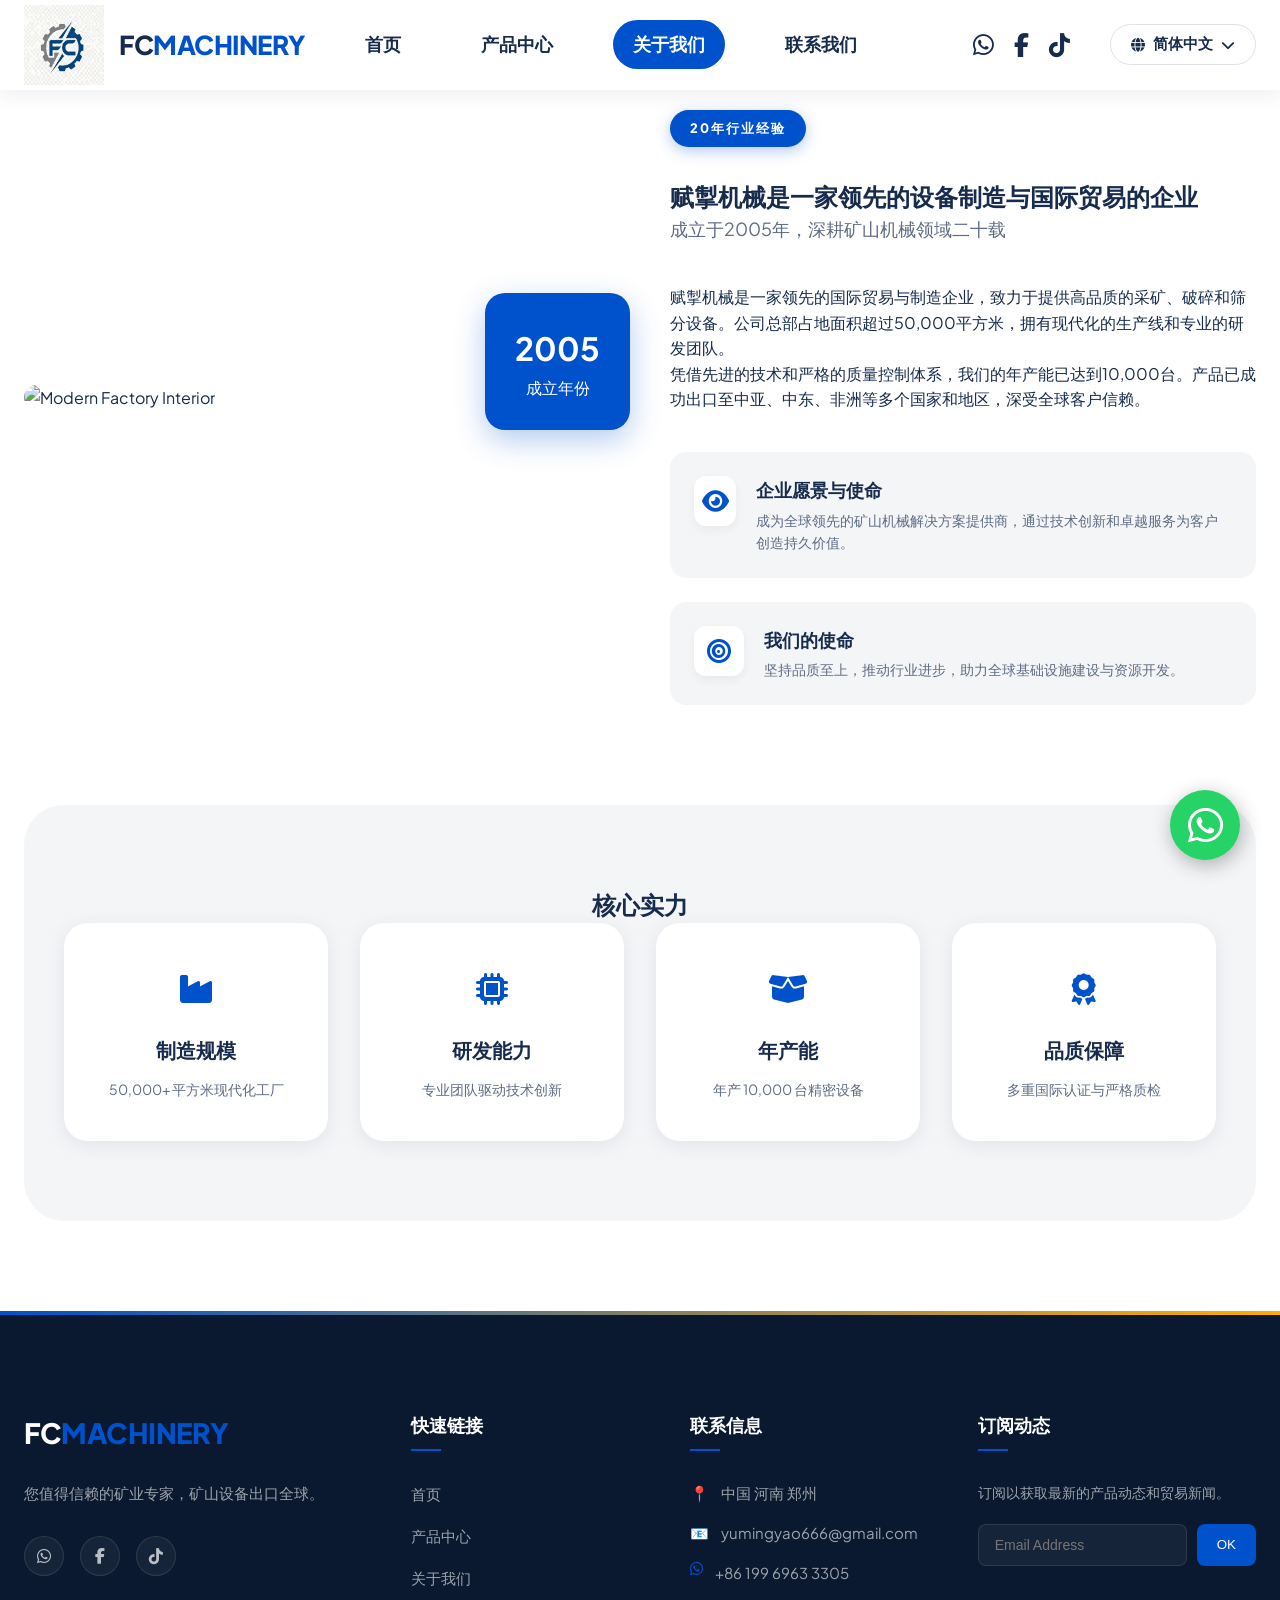
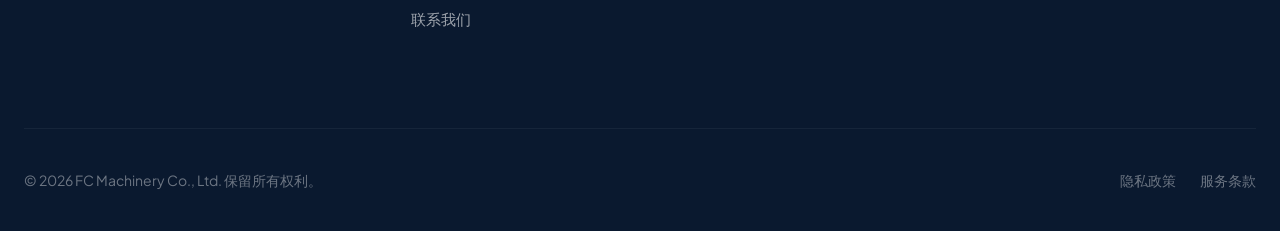
==== about.html @ 34c34ccc "message" ====
<!DOCTYPE html>
<html lang="zh">
<head>
    <meta charset="UTF-8">
    <meta name="viewport" content="width=device-width, initial-scale=1.0">
    <title>关于我们 - 赋掣机械 FUCHE Machinery | 20年矿山机械制造经验</title>
    <meta name="description" content="了解赋掣机械的发展历程、制造实力与全球布局。我们致力于为全球客户提供最可靠的矿山机械解决方案。">
    <link rel="preconnect" href="https://fonts.googleapis.com">
    <link rel="preconnect" href="https://fonts.gstatic.com" crossorigin>
    <link href="https://fonts.googleapis.com/css2?family=Plus+Jakarta+Sans:wght@300;400;500;600;700&family=Playfair+Display:wght@700&display=swap" rel="stylesheet">
    <link rel="stylesheet" href="https://cdnjs.cloudflare.com/ajax/libs/font-awesome/6.4.0/css/all.min.css">
    <link rel="stylesheet" href="css/style.css">
</head>
<body class="sub-page">

    <!-- 导航栏 -->
    <nav class="navbar scrolled">
        <div class="container nav-container">
            <img src="./css/logo.png" alt="" width="80px" height="80px">
            <div class="logo">FC<span>MACHINERY</span></div>
            <div class="mobile-menu-btn" id="mobile-menu-btn">
                <span></span>
                <span></span>
                <span></span>
            </div>
            <ul class="nav-links" id="nav-links">
                <li><a href="index.html" class="nav-item" data-i18n="nav_home">首页</a></li>
                <li>
                    <a href="products.html" class="nav-item" data-i18n="nav_products">产品中心 <i class="fas fa-chevron-down" style="font-size: 10px; margin-left: 4px;"></i></a>
                    <div class="nav-dropdown">
                        <a href="products.html?category=wet_pan_mill" data-i18n="cat_wet">湿碾机</a>

                        <a href="products.html?category=crushing" data-i18n="cat_cru">破碎机</a>
                        <a href="products.html?category=milling" data-i18n="cat_mil">磨粉机</a>
                        <a href="products.html?category=separation" data-i18n="cat_sep">分级设备</a>
                    </div>
                </li>
                <li><a href="about.html" class="nav-item active" data-i18n="nav_about">关于我们</a></li>
                <li><a href="contact.html" class="nav-item" data-i18n="nav_contact">联系我们</a></li>
                <li class="mobile-nav-actions">
                    <div class="lang-switcher">
                        <button class="lang-btn">
                            <i class="fas fa-globe"></i>
                            <span class="current-lang-text">ZH</span>
                            <i class="fas fa-chevron-down"></i>
                        </button>
                        <div class="lang-dropdown">
                            <div class="lang-option" data-value="zh">中文 (ZH)</div>
                            <div class="lang-option" data-value="en">English (EN)</div>
                            <div class="lang-option" data-value="ar">العربية (AR)</div>
                        </div>
                    </div>
                </li>
                <li class="mobile-social-wrap">
                    <div class="mobile-social">
                        <a href="https://wa.me/8619969633305" target="_blank" title="WhatsApp"><i class="fab fa-whatsapp"></i></a>
                        <a href="https://www.facebook.com/cnFCmachinery" target="_blank" title="Facebook"><i class="fab fa-facebook-f"></i></a>
                        <a href="https://www.tiktok.com/@mining.machinery81" target="_blank" title="TikTok"><i class="fab fa-tiktok"></i></a>
                    </div>
                </li>
            </ul>
            <div class="nav-actions">
                <div class="nav-social-desktop">
                    <a href="https://wa.me/8619969633305" target="_blank" class="nav-social-item" title="WhatsApp"><i class="fab fa-whatsapp"></i></a>
                    <a href="https://www.facebook.com/cnFCmachinery" target="_blank" class="nav-social-item" title="Facebook"><i class="fab fa-facebook-f"></i></a>
                    <a href="https://www.tiktok.com/@mining.machinery81" target="_blank" class="nav-social-item" title="TikTok"><i class="fab fa-tiktok"></i></a>
                </div>
                <div class="lang-switcher">
                    <button class="lang-btn">
                        <i class="fas fa-globe"></i>
                        <span class="current-lang-text">ZH</span>
                        <i class="fas fa-chevron-down"></i>
                    </button>
                    <div class="lang-dropdown">
                        <div class="lang-option" data-value="zh">中文 (ZH)</div>
                        <div class="lang-option" data-value="en">English (EN)</div>
                        <div class="lang-option" data-value="ar">العربية (AR)</div>
                    </div>
                </div>
            </div>
        </div>
    </nav>

    <main>
        <!-- 关于我们 - 深度展示版 -->
        <section id="about" class="page-section active">
            <div class="container section-padding">
                <!-- 核心简介板块 -->
                <div class="about-grid">
                    <div class="about-image reveal">
                        <img src="https://images.unsplash.com/photo-1581091226825-a6a2a5aee158?w=800&q=80" alt="Modern Factory Interior">
                        <div class="experience-badge">
                            <strong data-i18n="stat1_num">2005</strong>
                            <span data-i18n="stat1_text">Established Year</span>
                        </div>
                    </div>
                    <div class="about-text-content reveal">
                        <span class="badge-accent" data-i18n="years_exp">20+ Years Experience</span>
                        <h2 data-i18n="about_title">Bridging Markets with Excellence</h2>
                        <p class="lead-text" data-i18n="about_subtitle">成立于2005年，深耕矿山机械领域二十载</p>
                        <p data-i18n="about_p1">We are a leading international trade and manufacturing enterprise dedicated to providing high-quality mining extraction, crushing, and screening equipment.</p>
                        <p data-i18n="about_p2">Our headquarters covers over 50,000 square meters with modern production lines and a professional R&D team.</p>
                        
                        <!-- 新增愿景使命摘要 -->
                        <div class="vision-mission-box">
                            <div class="vm-item">
                                <i class="fas fa-eye"></i>
                                <div>
                                    <h4 data-i18n="vision_title">Vision</h4>
                                    <p data-i18n="vision_text">To become a global leader...</p>
                                </div>
                            </div>
                            <div class="vm-item">
                                <i class="fas fa-bullseye"></i>
                                <div>
                                    <h4 data-i18n="mission_title">Mission</h4>
                                    <p data-i18n="mission_text">Commit to quality...</p>
                                </div>
                            </div>
                        </div>
                    </div>
                </div>

                <!-- 核心实力展示 -->
                <div class="strength-section reveal">
                    <div class="section-header">
                        <h2 data-i18n="strength_title">Core Strengths</h2>
                    </div>
                    <div class="strength-grid">
                        <div class="strength-card">
                            <div class="s-icon"><i class="fas fa-industry"></i></div>
                            <h4 data-i18n="strength_1_h">Manufacturing Scale</h4>
                            <p data-i18n="strength_1_d">50,000+ SQM Modern Factory</p>
                        </div>
                        <div class="strength-card">
                            <div class="s-icon"><i class="fas fa-microchip"></i></div>
                            <h4 data-i18n="strength_2_h">R&D Capabilities</h4>
                            <p data-i18n="strength_2_d">Professional Team Driving Innovation</p>
                        </div>
                        <div class="strength-card">
                            <div class="s-icon"><i class="fas fa-box-open"></i></div>
                            <h4 data-i18n="strength_3_h">Annual Capacity</h4>
                            <p data-i18n="strength_3_d">10,000 Units of Precision Equipment</p>
                        </div>
                        <div class="strength-card">
                            <div class="s-icon"><i class="fas fa-award"></i></div>
                            <h4 data-i18n="strength_4_h">Quality Assurance</h4>
                            <p data-i18n="strength_4_d">International Certifications</p>
                        </div>
                    </div>
                </div>
            </div>
        </section>
    </main>

    <!-- 页脚 -->
    <footer class="footer-pro">
        <div class="container">
            <div class="footer-grid">
                <div class="footer-column footer-brand">
                    <div class="logo">FC<span>MACHINERY</span></div>
                    <p data-i18n="footer_desc">Your trusted partner for global sourcing and supply chain excellence.</p>
                    <div class="social-links">
                        <a href="https://wa.me/8619969633305" target="_blank" rel="noopener noreferrer" class="social-icon" aria-label="WhatsApp"><i class="fab fa-whatsapp"></i></a>
                        <a href="https://www.facebook.com/cnFCmachinery" target="_blank" rel="noopener noreferrer" class="social-icon" aria-label="Facebook"><i class="fab fa-facebook-f"></i></a>
                        <a href="https://www.tiktok.com/@mining.machinery81" target="_blank" rel="noopener noreferrer" class="social-icon" aria-label="TikTok"><i class="fab fa-tiktok"></i></a>
                    </div>
                </div>
                <div class="footer-column">
                    <h4 data-i18n="footer_quick">Quick Links</h4>
                    <ul>
                        <li><a href="index.html" data-i18n="nav_home">Home</a></li>
                        <li><a href="products.html" data-i18n="nav_products">Products</a></li>
                        <li><a href="about.html" data-i18n="nav_about">About Us</a></li>
                        <li><a href="contact.html" data-i18n="nav_contact">Contact</a></li>
                    </ul>
                </div>
                <div class="footer-column">
                    <h4 data-i18n="footer_contact">Contact Info</h4>
                    <ul class="footer-contact-info">
                        <li><span>📍</span> <p data-i18n="val_addr">Zhengzhou, Henan, China</p></li>
                        <li><span>📧</span> <p>yumingyao666@gmail.com</p></li>
                        <li><span class="fab fa-whatsapp"></span> <p><a href="https://wa.me/8619969633305" target="_blank" style="color:inherit; text-decoration:none;">+86 199 6963 3305</a></p></li>

                    </ul>
                </div>
                <div class="footer-column">
                    <h4 data-i18n="footer_newsletter">Newsletter</h4>
                    <div class="newsletter-box">
                        <p data-i18n="newsletter_text">Subscribe to get the latest product updates and trade news.</p>
                        <form class="newsletter-form" onsubmit="event.preventDefault(); alert('Subscribed!');">
                            <input type="email" placeholder="Email Address" required>
                            <button type="submit">OK</button>
                        </form>
                    </div>
                </div>
            </div>
            <div class="footer-bottom">
                <p>&copy; 2026 FC Machinery Co., Ltd. <span data-i18n="footer_rights">All Rights Reserved.</span></p>
                <div class="footer-legal">
                    <a href="#" data-i18n="footer_privacy">Privacy Policy</a>
                    <a href="#" data-i18n="footer_terms">Terms of Service</a>
                </div>
            </div>
        </div>
    </footer>

    <!-- WhatsApp 悬浮按钮 -->
    <a href="https://wa.me/8619969633305" target="_blank" class="whatsapp-float" title="Contact us on WhatsApp">
        <i class="fab fa-whatsapp"></i>
    </a>

    <script src="js/data.js"></script>
    <script src="js/main.js"></script>
</body>
</html>
---- css/style.css ----
/* 变量定义 - 现代国际贸易风格 */
:root {
    --primary: #0052CC; /* Professional Blue */
    --primary-dark: #0747A6;
    --secondary: #2684FF;
    --accent: #FFAB00; /* Subtle accent for attention */
    --bg-light: #F4F5F7;
    --bg-white: #FFFFFF;
    --text-dark: #172B4D;
    --text-muted: #5E6C84;
    --border: #DFE1E6;
    --shadow: 0 4px 20px rgba(9, 30, 66, 0.08);
    --transition: all 0.3s cubic-bezier(0.4, 0, 0.2, 1);
    --transition-slow: all 0.6s cubic-bezier(0.4, 0, 0.2, 1);
    --reveal-distance: 30px;
    --font-main: 'Plus Jakarta Sans', sans-serif;
    --font-heading: 'Playfair Display', serif;
}

/* 基础重置 */
* {
    margin: 0;
    padding: 0;
    box-sizing: border-box;
}

body {
    background-color: var(--bg-white);
    color: var(--text-dark);
    font-family: var(--font-main);
    line-height: 1.6;
    overflow-x: hidden;
}

/* 子页面内容顶部间距，避免被固定导航栏遮挡 */
body.sub-page {
    padding-top: 90px;
}

/* 子页面主体内容底部间距，确保与顶部间距对称且与页脚留出呼吸感 */
body.sub-page main {
    padding-bottom: 90px;
}

/* Typography & Global Tweaks */
.mobile-large-title {
    font-size: 42px;
}

.mobile-subtitle {
    font-size: 30px;
}

@media (max-width: 768px) {
    .mobile-large-title {
        font-size: 28px !important;
    }
    .mobile-subtitle {
        font-size: 16px !important;
    }
    .mobile-btn-text {
        font-size: 14px !important;
    }
}

.container {
    max-width: 1400px;
    width: 100%;
    margin: 0 auto;
    padding: 0 24px;
}

/* 导航栏 */
.navbar {
    position: fixed;
    top: 0;
    left: 0;
    width: 100%;
    background: transparent;
    border-bottom: 1px solid rgba(255, 255, 255, 0.1);
    z-index: 1000;
    height: 90px; /* 固定高度为 90px */
    display: flex;
    align-items: center;
    padding: 0; /* 移除内边距，靠高度和 flex 居中 */
    transition: var(--transition-slow);
}

/* 初始透明状态下的文字颜色（针对深色轮播图背景） */
.navbar .logo {
    color: white;
}

.navbar .nav-item {
    color: rgba(255, 255, 255, 0.8);
    position: relative;
    padding: 10px 20px; /* 增加左右内边距 */
    border-radius: 50px; /* 圆角背景 */
    transition: var(--transition);
}

.navbar .nav-item:hover,
.navbar .nav-item.active {
    color: white; /* 悬浮时文字变白 */
    background: rgba(255, 255, 255, 0.15); /* 悬浮时背景变浅白透明 */
}

/* 滚动后的导航栏状态 */
.navbar.scrolled {
    background: rgba(255, 255, 255, 0.95);
    backdrop-filter: blur(10px);
    height: 90px; /* 滚动后保持 90px */
    box-shadow: var(--shadow);
}

.navbar.scrolled .logo {
    color: var(--text-dark);
}

.navbar.scrolled .logo span {
    color: var(--primary);
}

.navbar.scrolled .nav-item {
    color: var(--text-dark);
}

.navbar.scrolled .nav-item:hover,
.navbar.scrolled .nav-item.active {
    color: white; /* 悬浮时文字变白 */
    background: var(--primary); /* 滚动后悬浮背景变为品牌蓝 */
}

.navbar.scrolled .lang-select {
    color: var(--text-dark);
    border-color: var(--border);
}

/* 统一选中状态下的小圆点指示器颜色 - 既然有了背景变色，可以考虑移除小圆点或调整位置 */
.navbar .nav-item.active::after,
.navbar.scrolled .nav-item.active::after {
    display: none; /* 有了背景变色，不再需要底部小圆点，保持简洁 */
}

.nav-actions {
    display: flex;
    align-items: center;
    gap: 20px;
}

/* 导航栏桌面端社交图标 */
.nav-social-desktop {
    display: flex;
    align-items: center;
    gap: 20px;
    margin-right: 20px;
}

.nav-social-item {
    color: white;
    font-size: 24px;
    transition: var(--transition);
    display: flex;
    align-items: center;
    justify-content: center;
    text-decoration: none; /* 去掉下划线/小横杠 */
}

.navbar.scrolled .nav-social-item {
    color: var(--text-dark);
}

.nav-social-item:hover {
    color: var(--primary) !important; /* 变成 UI 蓝 */
    transform: translateY(-2px);
}

@media (max-width: 1024px) {
    .nav-social-desktop {
        display: none;
    }
}

/* 语言切换器美化 */
.lang-switcher {
    position: relative;
    display: inline-block;
}

.lang-btn {
    background: transparent;
    border: 1px solid rgba(255, 255, 255, 0.3);
    color: white;
    padding: 10px 20px;
    border-radius: 100px;
    font-size: 15px;
    font-weight: 700;
    cursor: pointer;
    display: flex;
    align-items: center;
    gap: 8px;
    transition: var(--transition);
}

.navbar.scrolled .lang-btn {
    border-color: var(--border);
    color: var(--text-dark);
}

.lang-btn:hover {
    border-color: var(--primary);
    color: var(--primary);
}

.lang-btn i {
    font-size: 14px;
}

.lang-dropdown {
    position: absolute;
    top: calc(100% + 10px);
    right: 0;
    background: white;
    min-width: 140px;
    border-radius: 12px;
    box-shadow: 0 10px 30px rgba(0, 0, 0, 0.15);
    padding: 8px;
    opacity: 0;
    visibility: hidden;
    transform: translateY(10px);
    transition: var(--transition);
    z-index: 1100;
}

.lang-switcher:hover .lang-dropdown {
    opacity: 1;
    visibility: visible;
    transform: translateY(0);
}

.lang-option {
    padding: 12px 20px;
    border-radius: 8px;
    font-size: 15px;
    font-weight: 600;
    color: var(--text-dark);
    cursor: pointer;
    transition: var(--transition);
    white-space: nowrap;
}

.lang-option:hover {
    background: var(--bg-light);
    color: var(--primary);
}

.lang-option.active {
    background: var(--primary);
    color: white;
}

/* 之前实现的 select 相关样式可以移除 */
.lang-select, .btn-quote { display: none; }

.nav-container {
    display: flex;
    align-items: center;
    width: 100%;
}

.nav-container > img {
    margin-right: 15px;
}

.logo {
    font-size: 26px;
    font-weight: 800;
    letter-spacing: -0.5px;
    color: var(--text-dark);
    margin-right: 40px; /* 增加与菜单的间距 */
    display: flex;
    align-items: center;
}

.logo span {
    color: var(--primary);
}

.nav-links {
    display: flex;
    gap: 40px;
    list-style: none;
    align-items: center; /* 确保垂直居中 */
}

.nav-links li {
    position: relative;
    height: 100%;
    display: flex;
    align-items: center;
}

/* 导航项基础样式 */
.nav-item {
    text-decoration: none;
    color: white;
    font-weight: 600;
    font-size: 18px;
    transition: var(--transition);
    position: relative;
    padding: 10px 0; /* 增加触摸面积 */
}

/* 默认在桌面端隐藏移动端特有元素 */
.mobile-nav-actions,
.mobile-social-wrap {
    display: none !important;
}

.nav-actions {
    display: flex;
    align-items: center;
    gap: 20px;
    margin-left: auto; /* 将操作按钮推向最右侧 */
}

.lang-select {
    border: 1px solid var(--border);
    padding: 6px 12px;
    border-radius: 6px;
    font-size: 13px;
    font-weight: 600;
    cursor: pointer;
    background: transparent;
}

.btn-quote {
    background: var(--primary);
    color: white;
    border: none;
    padding: 10px 20px;
    border-radius: 8px;
    font-weight: 700;
    font-size: 14px;
    cursor: pointer;
    transition: var(--transition);
}

.btn-quote:hover {
    background: var(--primary-dark);
    transform: translateY(-2px);
    box-shadow: 0 4px 12px rgba(0, 82, 204, 0.2);
}

/* 页面部分切换 */
.page-section {
    display: none;
    opacity: 0;
    transform: translateY(20px);
    transition: opacity 0.5s ease, transform 0.5s ease;
}

.page-section.active {
    display: block;
    opacity: 1;
    transform: translateY(0);
}

/* 全局滚动揭示动画 */
.reveal {
    opacity: 0;
    transform: translateY(var(--reveal-distance));
    transition: var(--transition-slow);
}

.reveal.revealed {
    opacity: 1;
    transform: translateY(0);
}

/* Product Cards Grid */
.product-grid {
    display: grid;
    grid-template-columns: repeat(3, 1fr); /* 强制横向 3 列展示 */
    gap: 32px;
    width: 100%;
}

@media (max-width: 1024px) {
    .product-grid {
        grid-template-columns: repeat(2, 1fr);
        gap: 20px;
    }
}

@media (max-width: 640px) {
    .product-grid {
        grid-template-columns: 1fr;
    }
}

.product-card {
    transition: var(--transition);
}

/* 为产品卡片设置交错动画延时 (配合 reveal 使用) */
.product-card:nth-child(1) { transition-delay: 0.1s; }
.product-card:nth-child(2) { transition-delay: 0.2s; }
.product-card:nth-child(3) { transition-delay: 0.3s; }
.product-card:nth-child(4) { transition-delay: 0.4s; }
.product-card:nth-child(5) { transition-delay: 0.5s; }
.product-card:nth-child(6) { transition-delay: 0.6s; }

/* Hero Carousel Section */
.hero-carousel {
    height: 85vh;
    position: relative;
    overflow: hidden;
    background: var(--bg-dark);
}

.carousel-container {
    height: 100%;
    width: 100%;
}

.carousel-slide {
    position: absolute;
    top: 0;
    left: 0;
    width: 100%;
    height: 100%;
    background-size: cover;
    background-position: center;
    display: flex;
    align-items: center;
    opacity: 0;
    visibility: hidden;
    transition: opacity 1s ease-in-out, visibility 1s;
}

.carousel-slide.active {
    opacity: 1;
    visibility: visible;
}

.hero-overlay {
    position: absolute;
    top: 0; left: 0; width: 100%; height: 100%;
    background: linear-gradient(135deg, rgba(10, 25, 47, 0.8) 0%, rgba(10, 25, 47, 0.4) 100%);
    z-index: 1;
}

.hero-content {
    position: relative;
    z-index: 10;
    text-shadow: 0 2px 15px rgba(0, 0, 0, 0.5); /* 增强文字阴影 */
}

.hero-title {
    font-size: clamp(36px, 6vw, 72px); /* 略微增大字号 */
    line-height: 1.1;
    margin-bottom: 24px;
    font-weight: 800;
    color: white;
    min-height: 1.2em;
    letter-spacing: -1px;
}

.hero-subtitle {
    font-size: 20px;
    color: rgba(255, 255, 255, 0.9); /* 提高对比度 */
    margin-bottom: 45px;
    max-width: 700px;
    font-weight: 500;
}

.badge-accent {
    background: var(--primary); /* 改为实色背景更抓眼 */
    color: white;
    padding: 8px 20px;
    border-radius: 100px;
    font-size: 13px;
    font-weight: 800;
    letter-spacing: 2px;
    display: inline-block;
    margin-bottom: 30px;
    box-shadow: 0 4px 15px rgba(0, 82, 204, 0.3);
    animation: pulse 2s infinite;
    margin-top: 20px;
}

@keyframes pulse {
    0% { transform: scale(1); }
    50% { transform: scale(1.05); }
    100% { transform: scale(1); }
}

.hero-btns {
    display: flex;
    gap: 20px;
    flex-wrap: wrap;
}

.btn-main {
    background: var(--primary);
    color: white;
    border: none;
    padding: 18px 40px;
    border-radius: 12px;
    font-weight: 700;
    font-size: 17px;
    cursor: pointer;
    transition: var(--transition);
    box-shadow: 0 10px 25px rgba(0, 82, 204, 0.4);
}

.btn-main:hover {
    background: var(--primary-dark);
    transform: translateY(-5px);
    box-shadow: 0 15px 35px rgba(0, 82, 204, 0.5);
}

.btn-text {
    background: rgba(255, 255, 255, 0.1);
    backdrop-filter: blur(5px);
    color: white;
    border: 1px solid rgba(255, 255, 255, 0.2);
    padding: 18px 40px;
    border-radius: 12px;
    font-weight: 700;
    cursor: pointer;
    font-size: 17px;
    transition: var(--transition);
}

.btn-text:hover {
    background: rgba(255, 255, 255, 0.2);
    border-color: white;
}

/* 打字机光标效果 */
.cursor {
    display: inline-block;
    width: 3px;
    background-color: var(--primary);
    margin-left: 8px;
    animation: blink 1s step-end infinite;
}

@keyframes blink {
    from, to { opacity: 1; }
    50% { opacity: 0; }
}

/* 轮播指示器 */
.carousel-dots {
    position: absolute;
    bottom: 30px;
    left: 50%;
    transform: translateX(-50%);
    display: flex;
    gap: 12px;
    z-index: 20;
}

.dot {
    width: 12px;
    height: 12px;
    border-radius: 50%;
    background: rgba(255, 255, 255, 0.3);
    cursor: pointer;
    transition: var(--transition);
}

.dot.active {
    background: var(--primary);
    transform: scale(1.2);
}

/* 轮播切换按钮 */
.carousel-nav {
    position: absolute;
    top: 50%;
    transform: translateY(-50%);
    width: 60px;
    height: 60px;
    background: rgba(255, 255, 255, 0.1);
    backdrop-filter: blur(10px);
    border: 1px solid rgba(255, 255, 255, 0.2);
    color: white;
    border-radius: 50%;
    cursor: pointer;
    display: flex;
    align-items: center;
    justify-content: center;
    font-size: 24px;
    z-index: 20;
    transition: var(--transition);
}

.carousel-nav:hover {
    background: var(--primary);
    border-color: var(--primary);
    transform: translateY(-50%) scale(1.1);
}

.carousel-nav.prev {
    left: 40px;
}

.carousel-nav.next {
    right: 40px;
}

@media (max-width: 768px) {
    .carousel-nav {
        width: 40px;
        height: 40px;
        font-size: 18px;
    }
    .carousel-nav.prev { left: 10px; }
    .carousel-nav.next { right: 10px; }
}
.trust-bar {
    background: var(--bg-white);
    padding: 60px 0;
    border-bottom: 1px solid var(--border);
}

.about-summary-grid {
    display: grid;
    grid-template-columns: 1.2fr 1fr;
    gap: 60px;
    align-items: center;
}

.about-summary-text h2 {
    font-size: 32px;
    color: var(--text-dark);
    margin-bottom: 12px;
}

.about-summary-text p {
    color: var(--text-muted);
    font-size: 18px;
    margin-bottom: 24px;
}

.btn-text-simple {
    color: var(--primary);
    text-decoration: none;
    font-weight: 700;
    font-size: 15px;
    display: inline-flex;
    align-items: center;
    gap: 8px;
    transition: var(--transition);
}

.btn-text-simple:hover {
    gap: 12px;
    color: var(--primary-dark);
}

.stats-row {
    display: flex;
    justify-content: space-between;
    gap: 30px;
}

.stat-item {
    text-align: center;
}

.stat-item strong {
    font-size: 36px;
    color: var(--primary);
    display: block;
    line-height: 1.2;
}

.stat-item span {
    font-size: 13px;
    color: var(--text-muted);
    text-transform: uppercase;
    letter-spacing: 1px;
    font-weight: 600;
}

/* --- Responsive Design (Final Global Fix) --- */

@media (max-width: 1200px) {
    .container {
        max-width: 1100px;
    }
}

@media (max-width: 1024px) {
    .container {
        max-width: 100%;
        padding: 0 30px; /* 增加移动端左右间距 */
    }

    /* Navbar Mobile */
    .navbar {
        height: 70px;
        padding: 0; /* 让 container 控制间距 */
    }

    .nav-container {
        display: flex;
        justify-content: space-between;
        align-items: center;
        height: 100%;
        padding: 0 25px; /* 增加移动端导航栏左右间距 */
        width: 100%;
    }

    .nav-container > img {
        width: 50px !important; /* 缩小 Logo 图片 */
        height: 50px !important;
        margin-right: 10px;
    }

    .logo {
        font-size: 18px;
        margin: 0;
        margin-right: auto; /* 将 Logo 文字推向左侧，使其紧跟图片 */
        display: flex;
        align-items: center;
    }

    .nav-actions {
        display: none !important; /* 移动端完全隐藏桌面版功能区 */
    }

    .mobile-nav-actions,
    .mobile-social-wrap {
        display: block !important; /* 移动端显示菜单内功能区 */
    }

    .mobile-menu-btn {
        display: flex;
        flex-direction: column;
        gap: 5px;
        background: transparent;
        border: none;
        cursor: pointer;
        z-index: 1100;
        margin-right: 15px;
    }

    .mobile-menu-btn span {
        width: 25px;
        height: 2px;
        background: white; /* 初始为白色 */
        transition: var(--transition);
    }

    .mobile-menu-btn.active span {
        background: var(--text-dark) !important; /* 展开菜单后变深色 */
    }

    .navbar.scrolled .mobile-menu-btn span {
        background: var(--text-dark);
    }

    /* Mobile Menu Active State */
    .nav-links.active {
        display: flex;
        position: fixed;
        top: 0;
        right: 0;
        width: 100%;
        height: 100vh;
        background: white;
        flex-direction: column;
        justify-content: flex-start;
        align-items: center;
        padding: 100px 20px 40px;
        z-index: 1050;
        overflow-y: auto;
    }

    .nav-links.active li {
        width: 100%;
        text-align: center;
        margin: 0;
    }

    .nav-links.active .nav-item {
        color: var(--text-dark) !important; /* 强制深色文字，防止 active 状态变白 */
        font-size: 22px;
        font-weight: 700;
        padding: 15px 0;
        width: 100%;
        display: block;
        border-bottom: 1px solid #f5f5f5;
        border-radius: 0; /* 移动端不需要圆角背景 */
        background: transparent !important;
    }

    .nav-links.active .nav-item.active {
        color: var(--primary) !important; /* 移动端当前页面菜单项显示为品牌蓝 */
    }

    .nav-links.active .nav-dropdown {
        position: static;
        transform: none;
        opacity: 1;
        visibility: visible;
        background: #f9f9f9;
        box-shadow: none;
        text-align: center;
        width: 100%;
        margin: 0;
        padding: 10px 0;
        display: block;
    }

    .nav-links.active .nav-dropdown a {
        color: var(--text-muted);
        font-size: 18px;
        padding: 12px 0;
        border: none;
    }

    /* Mobile Nav Actions (Language Switcher inside menu) */
    .mobile-nav-actions {
        display: block !important;
        width: 100%;
        margin-top: 20px;
        padding: 20px 0;
        border-top: 2px solid #eee;
    }

    .mobile-nav-actions .lang-dropdown {
        display: flex !important;
        flex-direction: row;
        justify-content: center;
        gap: 10px;
        padding: 10px;
        flex-wrap: wrap;
        position: static; /* 覆盖绝对定位 */
        opacity: 1 !important; /* 强制显示 */
        visibility: visible !important; /* 强制显示 */
        transform: none !important; /* 移除位移 */
        box-shadow: none;
        background: transparent;
    }

    .mobile-nav-actions .lang-btn {
        display: none !important; /* 移动端菜单内不需要按钮，直接显示选项 */
    }

    .mobile-nav-actions .lang-option {
        padding: 10px 20px;
        border: 1px solid #ddd;
        border-radius: 30px;
        font-size: 15px;
        color: #172B4D !important; /* 强制深色文字，防止在白色背景下看不见 */
        background: #f5f5f5; /* 改为浅灰色背景，与白色菜单背景区分 */
        cursor: pointer;
    }

    .mobile-nav-actions .lang-option.active {
        background: var(--primary);
        color: white !important;
        border-color: var(--primary);
    }

    /* Mobile Social Icons at the bottom of menu */
    .mobile-social-wrap {
        display: block !important;
        width: 100%;
        margin-top: auto;
        padding: 30px 0;
        border-top: 1px solid #eee;
    }

    .mobile-social {
        display: flex;
        justify-content: center;
        gap: 30px;
    }

    .mobile-social a {
        font-size: 28px;
        color: var(--text-dark);
    }
    .hero-carousel {
        height: 70vh;
    }

    .hero-title {
        font-size: 32px;
    }

    .hero-btns {
        flex-direction: column;
        width: 100%;
    }

    .btn-main, .btn-text {
        width: 100%;
        text-align: center;
    }

    /* Success Section */
    .success-grid {
        grid-template-columns: 1fr;
    }

    .success-left, .success-right {
        height: auto;
    }

    .success-card.large {
        height: 350px;
    }

    .success-card.small {
        height: 250px;
    }
}

@media (max-width: 768px) {
    .container {
        padding: 0 30px; /* 确保移动端始终有足够的左右间距 */
    }

    .section-padding {
        padding-top: 60px;
        padding-bottom: 60px;
    }

    .about-summary-grid {
        grid-template-columns: 1fr;
        text-align: center;
        gap: 30px;
    }

    .about-grid {
        grid-template-columns: 1fr;
        gap: 40px;
    }

    .experience-badge {
        position: relative;
        right: 0;
        bottom: 0;
        margin: 30px auto 0;
        display: inline-block;
        padding: 20px 30px;
        border-radius: 16px;
    }

    .stats-row {
        justify-content: center;
        flex-wrap: wrap;
        gap: 20px;
    }

    .vm-item:hover {
        transform: none; /* 移动端禁用横向位移，防止页面抖动或溢出 */
    }

    .product-grid {
        grid-template-columns: repeat(2, 1fr);
    }

    .footer-grid {
        grid-template-columns: 1fr 1fr;
    }

    .footer-bottom {
        flex-direction: column;
        gap: 20px;
        text-align: center;
    }
}

@media (max-width: 576px) {
    .product-grid {
        grid-template-columns: 1fr;
    }

    .footer-grid {
        grid-template-columns: 1fr;
    }

    .hero-title {
        font-size: 28px;
    }
}



.product-card {
    background: var(--bg-white);
    border-radius: 16px;
    overflow: hidden;
    border: 1px solid var(--border);
    transition: var(--transition);
}

.product-card:hover {
    box-shadow: var(--shadow);
}

.product-img-wrapper {
    position: relative;
    height: 330px; /* 从 250px 增加到 380px */
    overflow: hidden;
}

.product-img-wrapper img {
    width: 100%;
    height: 100%;
    object-fit: cover;
    transition: var(--transition);
}

.product-card:hover img {
    transform: scale(1.1);
}

.product-overlay {
    position: absolute;
    top: 0; left: 0; width: 100%; height: 100%;
    background: rgba(0, 82, 204, 0.6);
    display: flex;
    align-items: center;
    justify-content: center;
    opacity: 0;
    transition: var(--transition);
}

.product-card:hover .product-overlay {
    opacity: 1;
}

.btn-view {
    padding: 14px 32px; /* 增大按钮 */
    background: #fff;
    color: var(--primary);
    border: none;
    border-radius: 50px;
    font-weight: 700;
    cursor: pointer;
    transition: var(--transition);
    text-decoration: none;
    font-size: 15px;
}

.product-info {
    padding: 30px 24px; /* 进一步增加垂直间距 */
    text-align: center; /* 居中对齐文字 */
}

.category {
    font-size: 12px;
    font-weight: 800;
    color: var(--primary);
    text-transform: uppercase;
    margin-bottom: 8px;
    display: block;
}

.product-info h3 {
    font-size: 22px; /* 进一步增大字号 */
    margin-bottom: 0;
    color: var(--text-dark);
    font-weight: 700;
}

.price {
    display: block;
    margin-top: 16px;
    font-weight: 700;
    color: var(--text-dark);
}

/* About Section */
.about-grid {
    display: grid;
    grid-template-columns: 1fr 1fr;
    gap: 60px;
    align-items: center;
}

.about-image {
    position: relative;
}

.about-image img {
    width: 100%;
    border-radius: 24px;
}

/* 愿景使命摘要盒 */
.vision-mission-box {
    margin-top: 40px;
    display: grid;
    gap: 24px;
}

.vm-item {
    display: flex;
    gap: 20px;
    align-items: flex-start;
    padding: 24px;
    background: var(--bg-light);
    border-radius: 16px;
    transition: var(--transition);
}

.vm-item:hover {
    background: white;
    box-shadow: var(--shadow);
    transform: translateX(10px);
}

.vm-item i {
    font-size: 24px;
    color: var(--primary);
    background: white;
    width: 50px;
    height: 50px;
    display: flex;
    align-items: center;
    justify-content: center;
    border-radius: 12px;
    box-shadow: 0 4px 10px rgba(0,0,0,0.05);
}

.vm-item h4 {
    font-size: 18px;
    margin-bottom: 4px;
    color: var(--text-dark);
}

.vm-item p {
    font-size: 14px;
    color: var(--text-muted);
    margin: 0;
}

.experience-badge {
    position: absolute;
    bottom: -20px;
    right: -20px;
    background: var(--primary);
    color: white;
    padding: 30px;
    border-radius: 20px;
    text-align: center;
    box-shadow: 0 10px 30px rgba(0, 82, 204, 0.3);
}

.experience-badge strong {
    font-size: 32px;
    display: block;
}

.stats-row {
    display: flex;
    gap: 40px;
    margin-top: 40px;
}

.stat-item strong {
    font-size: 40px;
    color: var(--primary);
    display: block;
}

/* Contact Showcase Grid (纯展示版) */
.contact-showcase-grid {
    display: grid;
    grid-template-columns: 1fr 1.2fr;
    gap: 40px; /* 减小间距 */
    align-items: center;
    margin-top: 20px;
}

.contact-info-card {
    padding: 40px; /* 减小内边距 */
    background: var(--bg-light);
    border-radius: 32px;
    border: 1px solid var(--border);
}

.lead-text {
    font-size: 18px;
    color: var(--text-muted);
    margin-bottom: 40px;
}

.contact-methods-pro {
    display: grid;
    gap: 30px;
}

.method-item {
    display: flex;
    gap: 20px;
    align-items: flex-start;
}

.method-icon {
    width: 48px;
    height: 48px;
    background: white;
    border-radius: 12px;
    display: flex;
    align-items: center;
    justify-content: center;
    font-size: 20px;
    box-shadow: 0 4px 10px rgba(0,0,0,0.05);
}

.method-content h4 {
    font-size: 14px;
    text-transform: uppercase;
    letter-spacing: 1px;
    color: var(--primary);
    margin-bottom: 4px;
}

.method-content p {
    font-size: 16px;
    font-weight: 600;
    color: var(--text-dark);
}

.contact-visual {
    position: relative;
}

.visual-image-wrapper {
    position: relative;
    border-radius: 32px;
    overflow: hidden;
    margin-bottom: 40px;
    box-shadow: 0 20px 40px rgba(0,0,0,0.1);
}

.visual-image-wrapper img {
    width: 100%;
    display: block;
}

.floating-stat {
    position: absolute;
    bottom: 30px;
    right: 30px;
    background: var(--primary);
    color: white;
    padding: 24px;
    border-radius: 20px;
    text-align: center;
    box-shadow: 0 10px 30px rgba(0, 82, 204, 0.3);
}

.floating-stat strong {
    display: block;
    font-size: 28px;
    line-height: 1;
}

.floating-stat span {
    font-size: 12px;
    text-transform: uppercase;
    letter-spacing: 1px;
    opacity: 0.8;
}

.visual-content h3 {
    font-size: 28px;
    margin-bottom: 16px;
    color: var(--text-dark);
}

.visual-content p {
    color: var(--text-muted);
    line-height: 1.8;
}

@media (max-width: 992px) {
    .contact-showcase-grid {
        grid-template-columns: 1fr;
    }
    .contact-info-card {
        padding: 40px;
    }
}

/* 之前实现的旧版联系表单样式可以移除 */
.contact-container, .contact-pro-form { display: none; }


/* Strength Section */
.strength-section {
    margin-top: 100px;
    padding: 80px 0;
    background: var(--bg-light);
    border-radius: 40px;
    text-align: center;
}

.strength-grid {
    display: grid;
    grid-template-columns: repeat(auto-fit, minmax(250px, 1fr));
    gap: 32px;
    padding: 0 40px;
}

.strength-card {
    background: white;
    padding: 40px;
    border-radius: 24px;
    box-shadow: var(--shadow);
    transition: var(--transition);
}

.strength-card:hover {
    transform: translateY(-10px);
}

.s-icon {
    font-size: 32px;
    color: var(--primary);
    margin-bottom: 20px;
}

.strength-card h4 {
    font-size: 20px;
    margin-bottom: 12px;
    color: var(--text-dark);
}

.strength-card p {
    color: var(--text-muted);
    font-size: 14px;
}

@media (max-width: 992px) {
    .strength-grid { grid-template-columns: 1fr; }
}

/* Newsletter Section */


/* 产品推荐板块样式 */
.recom-section {
    padding-top: 60px;
    padding-bottom: 60px;
}

.section-header.center {
    text-align: center;
    max-width: 800px;
    margin: 0 auto 40px; /* 减小底部间距 */
}

.recom-subtitle {
    font-size: 16px;
    color: var(--text-muted);
    margin-top: 15px;
    line-height: 1.8;
}

.recommendation-grid {
    display: grid;
    grid-template-columns: repeat(2, 1fr);
    gap: 30px;
}

.recom-card {
    display: flex;
    background: #fff;
    border-radius: 12px;
    overflow: hidden;
    box-shadow: 0 10px 30px rgba(0, 0, 0, 0.05);
    transition: var(--transition);
    position: relative;
    border: 1px solid #eee;
    min-height: 400px; /* 增加最小高度 */
}

@media (max-width: 768px) {
    .recom-card {
        flex-direction: column;
        min-height: auto;
        height: auto;
    }
}

.recom-card:hover {
    transform: translateY(-10px);
    box-shadow: 0 20px 40px rgba(0, 0, 0, 0.1);
}

.recom-card::before {
    content: "FCM"; /* 修改为 FCM */
    position: absolute;
    right: 20px;
    top: 50%;
    transform: translateY(-50%);
    font-size: 100px;
    font-weight: 900;
    color: rgba(0, 0, 0, 0.03);
    z-index: 0;
    pointer-events: none;
    line-height: 1;
    letter-spacing: 5px;
}

.recom-img {
    width: 65%; /* 使用百分比固定宽度，防止文字长度影响比例 */
    flex-shrink: 0; /* 禁止压缩图片区域 */
    height: 100%;
}

.recom-img img {
    width: 100%;
    height: 100%;
    object-fit: cover;
}

.recom-info {
    width: 35%; /* 使用百分比固定宽度 */
    flex-shrink: 0; /* 禁止压缩信息区域 */
    padding: 40px;
    display: flex;
    flex-direction: column;
    justify-content: center;
    position: relative;
    z-index: 1;
    overflow: hidden; /* 防止文字溢出 */
}

.recom-info h3 {
    font-size: 32px; /* 恢复大字体 */
    margin-bottom: 20px;
    color: var(--text-dark);
}

.recom-desc {
    font-size: 15px;
    color: var(--text-muted);
    margin-bottom: 30px;
    line-height: 1.6;
}

.recom-btns {
    display: flex;
    gap: 15px;
}

.btn-recom {
    padding: 12px 24px;
    border-radius: 100px;
    font-size: 14px;
    font-weight: 600;
    text-decoration: none;
    transition: var(--transition);
    text-align: center;
    white-space: nowrap;
}

.btn-recom.primary {
    background: #000;
    color: #fff;
}

.btn-recom.secondary {
    background: transparent;
    color: #000;
    border: 1.5px solid #000; /* 加粗边框以匹配图片感官 */
}

.btn-recom:hover {
    opacity: 0.8;
    transform: scale(1.02); /* 略微缩小缩放效果，使其更稳重 */
}

/* RTL 适配 */
[dir="rtl"] .recom-card::before {
    right: auto;
    left: 20px;
}

/* 成功案例/服务板块样式 */
.success-section-wrapper {
    background-color: #111; /* 深色背景 */
    color: white;
    padding: 100px 0; /* 恢复间距 */
}

.section-header.light h2 {
    color: white;
    font-size: 42px; /* 恢复大字号 */
    margin-bottom: 20px;
}

.section-header.light .section-subtitle {
    color: rgba(255, 255, 255, 0.7);
    font-size: 16px;
    line-height: 1.8;
    max-width: 1000px;
    margin: 0 auto;
}

.success-grid {
    display: grid;
    grid-template-columns: 1fr 1fr;
    gap: 20px;
    margin-top: 60px;
}

@media (max-width: 768px) {
    .success-grid {
        grid-template-columns: 1fr;
    }
}

.success-left {
    height: 600px;
}

.success-right {
    display: flex;
    flex-direction: column;
    gap: 20px;
    height: 600px;
}

.success-card {
    position: relative;
    border-radius: 20px;
    overflow: hidden;
    background-size: cover;
    background-position: center;
    transition: var(--transition-slow);
}

.success-card.large {
    height: 100%;
}

.success-card.small {
    flex: 1;
}

.card-overlay {
    position: absolute;
    top: 0;
    left: 0;
    width: 100%;
    height: 100%;
    background: linear-gradient(to bottom, rgba(0,0,0,0.6) 0%, rgba(0,0,0,0.2) 30%, rgba(0,0,0,0) 100%);
    z-index: 1;
}

.card-content {
    position: relative;
    z-index: 2;
    padding: 40px;
    text-align: center;
}

.card-content h3 {
    font-size: 32px;
    margin-bottom: 15px;
    font-weight: 700;
}

.card-content p {
    font-size: 16px;
    color: rgba(255, 255, 255, 0.9);
}

.success-card:hover {
    transform: scale(1.02);
}

.success-card:hover .card-overlay {
    background: rgba(0,0,0,0.4);
}

/* RTL 适配 */
[dir="rtl"] .success-section-wrapper {
    text-align: center;
}

@media (max-width: 992px) {
    .success-grid {
        grid-template-columns: 1fr;
    }
    .success-left, .success-right {
        height: auto;
    }
    .success-card.large {
        height: 400px;
    }
    .success-card.small {
        height: 300px;
    }
}

/* --- Nav Dropdown --- */
.nav-links li {
    position: relative;
}

.nav-dropdown {
    position: absolute;
    top: 100%;
    left: 50%;
    transform: translateX(-50%) translateY(20px); /* 初始位移增加 */
    background: #1a243a;
    min-width: 220px;
    padding: 10px 0;
    border-radius: 8px;
    box-shadow: 0 15px 40px rgba(0,0,0,0.3);
    opacity: 0;
    visibility: hidden;
    transition: all 0.3s cubic-bezier(0.4, 0, 0.2, 1);
    z-index: 100;
}

/* 增加一个透明的填充层，防止鼠标移动到间隔处时消失 */
.nav-dropdown::before {
    content: "";
    position: absolute;
    top: -20px;
    left: 0;
    width: 100%;
    height: 20px;
    background: transparent;
}

.nav-links li:hover .nav-dropdown {
    opacity: 1;
    visibility: visible;
    transform: translateX(-50%) translateY(0);
}

.nav-dropdown a {
    display: block;
    padding: 12px 20px;
    color: rgba(255,255,255,0.8);
    text-decoration: none;
    font-size: 14px;
    transition: var(--transition);
    text-align: center; /* 内容居中 */
}

.nav-dropdown a:hover {
    background: rgba(255,255,255,0.05);
    color: white;
}

/* RTL Support for Dropdown */
[dir="rtl"] .nav-dropdown a {
    text-align: center;
}

/* --- Product Center UI Enhancements --- */
.sub-page #products {
    position: relative;
    background: linear-gradient(180deg, #f8faff 0%, #ffffff 100%);
    overflow: hidden;
}

/* 背景装饰形状 */
.sub-page #products::before,
.sub-page #products::after {
    content: "";
    position: absolute;
    border-radius: 50%;
    filter: blur(80px);
    z-index: 0;
    pointer-events: none;
}

.sub-page #products::before {
    width: 400px;
    height: 400px;
    background: rgba(0, 82, 204, 0.05);
    top: -100px;
    right: -100px;
}

.sub-page #products::after {
    width: 300px;
    height: 300px;
    background: rgba(0, 210, 255, 0.05);
    bottom: 200px;
    left: -50px;
}

/* 产品中心控制栏美化 */
.product-controls {
    display: flex;
    justify-content: center;
    align-items: center;
    margin-bottom: 60px;
    padding: 20px;
    background: rgba(255, 255, 255, 0.4);
    border-radius: 100px;
    backdrop-filter: blur(5px);
    border: 1px solid rgba(0, 82, 204, 0.05);
    max-width: fit-content;
    margin-left: auto;
    margin-right: auto;
    box-shadow: 0 10px 30px rgba(0, 0, 0, 0.03);
}

.product-filters {
    display: flex;
    gap: 8px;
    flex-wrap: wrap;
    justify-content: center;
}

.filter-btn {
    padding: 12px 28px;
    border-radius: 100px;
    border: 1px solid transparent;
    background: transparent;
    color: var(--text-muted);
    font-size: 15px;
    font-weight: 700;
    cursor: pointer;
    transition: all 0.4s cubic-bezier(0.4, 0, 0.2, 1);
    position: relative;
    overflow: hidden;
}

.filter-btn:hover {
    color: var(--primary);
    background: rgba(0, 82, 204, 0.05);
}

.filter-btn.active {
    background: var(--primary);
    color: white;
    box-shadow: 0 8px 20px rgba(0, 82, 204, 0.25);
    transform: translateY(-2px);
}

.filter-btn::after {
    content: "";
    position: absolute;
    bottom: 8px;
    left: 50%;
    transform: translateX(-50%);
    width: 4px;
    height: 4px;
    background: white;
    border-radius: 50%;
    opacity: 0;
    transition: var(--transition);
}

.filter-btn.active::after {
    opacity: 1;
}

@media (max-width: 768px) {
    .product-controls {
        border-radius: 20px;
        padding: 10px;
        margin-bottom: 40px;
        width: 100%;
        max-width: 100%;
    }
    
    .filter-btn {
        padding: 10px 18px;
        font-size: 13px;
        flex: 1;
        min-width: calc(50% - 10px);
        text-align: center;
    }
}

.category-section {
    position: relative;
    z-index: 1;
    margin-bottom: 100px;
    padding: 40px;
    background: rgba(255, 255, 255, 0.5);
    border-radius: 30px;
    border: 1px solid rgba(0, 82, 204, 0.05);
    backdrop-filter: blur(10px);
    box-shadow: 0 20px 50px rgba(0, 0, 0, 0.02);
}

.category-header {
    display: flex;
    justify-content: space-between;
    align-items: center;
    margin-bottom: 40px;
    border-bottom: none;
    padding-bottom: 0;
}

.category-header h2 {
    font-size: 32px;
    font-weight: 800;
    color: var(--text-dark);
    position: relative;
    padding-left: 20px;
}

.category-header h2::before {
    content: "";
    position: absolute;
    left: 0;
    top: 50%;
    transform: translateY(-50%);
    width: 6px;
    height: 30px;
    background: var(--primary);
    border-radius: 10px;
}

[dir="rtl"] .category-header h2 {
    padding-left: 0;
    padding-right: 20px;
}

[dir="rtl"] .category-header h2::before {
    left: auto;
    right: 0;
}

.btn-more {
    background: white;
    padding: 10px 24px;
    border-radius: 100px;
    border: 1px solid var(--border);
    color: var(--text-dark);
    font-weight: 700;
    box-shadow: var(--shadow-sm);
    transition: var(--transition);
}

.btn-more:hover {
    background: var(--primary);
    color: white;
    border-color: var(--primary);
    transform: translateX(5px);
}

[dir="rtl"] .btn-more:hover {
    transform: translateX(-5px);
}

/* 过滤页头部美化 */
.filtered-header {
    text-align: center;
    padding: 100px 0 80px;
    background: linear-gradient(135deg, #1a243a 0%, #0052cc 100%);
    color: white;
    margin-bottom: 60px;
    border-radius: 0 0 50px 50px;
    position: relative;
    overflow: hidden;
}

.filtered-header h1 {
    font-size: 48px;
    font-weight: 800;
    margin-bottom: 20px;
    position: relative;
    z-index: 1;
}

.filtered-header p {
    font-size: 18px;
    color: rgba(255, 255, 255, 0.8);
    max-width: 700px;
    margin: 0 auto;
    position: relative;
    z-index: 1;
}

.filtered-header::before {
    content: "PRODUCTS";
    position: absolute;
    top: 50%;
    left: 50%;
    transform: translate(-50%, -50%);
    font-size: 150px;
    font-weight: 900;
    color: rgba(255, 255, 255, 0.03);
    z-index: 0;
    letter-spacing: 20px;
}

/* --- WhatsApp Floating Button --- */
.whatsapp-float {
    position: fixed;
    width: 70px;
    height: 70px;
    bottom: 40px;
    right: 40px;
    background-color: #25d366;
    color: #FFF;
    border-radius: 50px;
    text-align: center;
    font-size: 40px;
    box-shadow: 2px 5px 20px rgba(0,0,0,0.3);
    z-index: 9999;
    display: flex;
    align-items: center;
    justify-content: center;
    text-decoration: none;
    transition: all 0.3s ease;
}

.whatsapp-float:hover {
    background-color: #128c7e;
    transform: scale(1.1) rotate(10deg);
    color: white;
}

@media (max-width: 768px) {
    .whatsapp-float {
        width: 60px;
        height: 60px;
        bottom: 20px;
        right: 20px;
        font-size: 30px;
    }
}

/* Footer */
.footer-pro {
    background: #0A192F;
    color: white;
    padding: 100px 0 40px;
    position: relative;
    overflow: hidden;
}

.footer-pro::before {
    content: '';
    position: absolute;
    top: 0; left: 0; width: 100%; height: 4px;
    background: linear-gradient(90deg, var(--primary), var(--accent));
}

.footer-grid {
    display: grid;
    grid-template-columns: 1.5fr 1fr 1fr 1.2fr;
    gap: 60px;
    margin-bottom: 80px;
}

.footer-brand .logo {
    color: white;
    font-size: 28px;
    margin-bottom: 24px;
}

.footer-brand p {
    color: rgba(255, 255, 255, 0.6);
    font-size: 15px;
    line-height: 1.8;
    margin-bottom: 30px;
}

.social-links {
    display: flex;
    gap: 16px;
}

.social-icon {
    width: 40px;
    height: 40px;
    background: rgba(255, 255, 255, 0.05);
    border-radius: 50%;
    display: flex;
    align-items: center;
    justify-content: center;
    font-size: 16px; /* 调整图标大小 */
    transition: var(--transition);
    border: 1px solid rgba(255, 255, 255, 0.1);
    color: rgba(255, 255, 255, 0.7); /* 图标默认颜色 */
    text-decoration: none; /* 去掉下划线 */
}

.social-icon:hover {
    background: var(--primary);
    transform: translateY(-5px);
    border-color: var(--primary);
    color: white; /* 悬浮时颜色 */
}

.footer-column h4 {
    font-size: 18px;
    font-weight: 700;
    margin-bottom: 30px;
    position: relative;
    padding-bottom: 12px;
}

.footer-column h4::after {
    content: '';
    position: absolute;
    bottom: 0; left: 0; width: 30px; height: 2px;
    background: var(--primary);
}

.footer-column ul {
    list-style: none;
}

.footer-column ul li {
    margin-bottom: 16px;
}

.footer-column ul li a {
    color: rgba(255, 255, 255, 0.6);
    text-decoration: none;
    transition: var(--transition);
    font-size: 15px;
}

.footer-column ul li a:hover {
    color: var(--accent);
    padding-left: 8px;
}

.footer-contact-info li {
    display: flex;
    gap: 12px;
    color: rgba(255, 255, 255, 0.6);
    font-size: 15px;
    margin-bottom: 20px;
}

.footer-contact-info span {
    color: var(--primary);
}

.newsletter-box p {
    color: rgba(255, 255, 255, 0.6);
    font-size: 14px;
    margin-bottom: 20px;
}

.newsletter-form {
    display: flex;
    gap: 10px;
}

.newsletter-form input {
    flex: 1;
    background: rgba(255, 255, 255, 0.05);
    border: 1px solid rgba(255, 255, 255, 0.1);
    padding: 12px 16px;
    border-radius: 8px;
    color: white;
    font-size: 14px;
}

.newsletter-form button {
    background: var(--primary);
    color: white;
    border: none;
    padding: 12px 20px;
    border-radius: 8px;
    cursor: pointer;
    transition: var(--transition);
}

.newsletter-form button:hover {
    background: var(--primary-dark);
}

.footer-bottom {
    padding-top: 40px;
    border-top: 1px solid rgba(255, 255, 255, 0.05);
    display: flex;
    justify-content: space-between;
    align-items: center;
    color: rgba(255, 255, 255, 0.4);
    font-size: 14px;
}

.footer-legal {
    display: flex;
    gap: 24px;
}

.footer-legal a {
    color: inherit;
    text-decoration: none;
    transition: var(--transition);
}

.footer-legal a:hover {
    color: white;
}

@media (max-width: 992px) {
    .footer-grid {
        grid-template-columns: 1fr 1fr;
    }
}

@media (max-width: 576px) {
    .footer-grid {
        grid-template-columns: 1fr;
    }
    .footer-bottom {
        flex-direction: column;
        gap: 20px;
        text-align: center;
    }
}

/* Mobile Adjustments */
@media (max-width: 992px) {
    .about-grid, .contact-container, .features-grid {
        grid-template-columns: 1fr;
    }
    .contact-container { padding: 40px; }
    .nav-links { display: none; }
}

/* 之前实现的移动端菜单样式补充 */
.mobile-menu-btn {
    display: none;
    cursor: pointer;
}

.mobile-menu-btn span {
    display: block;
    width: 25px;
    height: 2px;
    background-color: white; /* 初始为白色 */
    margin-bottom: 5px;
    transition: var(--transition);
}

.navbar.scrolled .mobile-menu-btn span {
    background-color: var(--text-dark); /* 滚动后变为深色 */
}

@media (max-width: 768px) {
    .mobile-menu-btn { display: block; }
    .nav-links.active {
        display: flex;
        position: fixed;
        top: 0; right: 0; width: 80%; height: 100vh;
        background: white;
        flex-direction: column;
        padding: 100px 40px;
        box-shadow: -10px 0 30px rgba(0,0,0,0.1);
    }
}

/* --- RTL Support --- */
[dir="rtl"] {
    font-family: 'Plus Jakarta Sans', sans-serif; /* Keep same font or could use an Arabic font */
}

[dir="rtl"] .lang-dropdown {
    right: auto;
    left: 0;
}

[dir="rtl"] .carousel-nav.prev {
    left: auto;
    right: 40px;
}

[dir="rtl"] .carousel-nav.next {
    right: auto;
    left: 40px;
}

[dir="rtl"] .carousel-nav.prev span,
[dir="rtl"] .carousel-nav.next span {
    display: inline-block;
    transform: scaleX(-1);
}

[dir="rtl"] .experience-badge {
    left: auto;
    right: 40px;
}

[dir="rtl"] .floating-stat {
    right: auto;
    left: 30px;
}

[dir="rtl"] .about-summary-stats::after {
    left: auto;
    right: -20px;
}

[dir="rtl"] .footer-pro .logo {
    text-align: right;
}

@media (max-width: 768px) {
    [dir="rtl"] .nav-links.active {
        right: auto;
        left: 0;
        box-shadow: 10px 0 30px rgba(0,0,0,0.1);
    }
}

/* Fix for any left-pointing arrows in RTL */

/* --- Mobile Home Page Product Recommendation UI Adjustments --- */
@media (max-width: 992px) {
    /* 确保首页产品推荐列表严格一行展示一条数据 */
    .recommendation-grid {
        grid-template-columns: 1fr !important;
        gap: 24px !important;
        padding: 10px 0;
    }

    .recom-card {
        flex-direction: column !important;
        min-height: auto !important;
        height: auto !important;
        border-radius: 16px !important;
        box-shadow: 0 8px 25px rgba(0, 0, 0, 0.08) !important;
        margin-bottom: 10px;
        border: 1px solid rgba(0,0,0,0.05) !important;
    }

    .recom-img {
        width: 100% !important;
        height: 240px !important;
        min-width: 100% !important;
    }

    .recom-info {
        width: 100% !important;
        padding: 25px 20px !important;
    }

    .recom-info h3 {
        font-size: 24px !important;
        margin-bottom: 12px !important;
        line-height: 1.3 !important;
    }

    .recom-desc {
        font-size: 15px !important;
        margin-bottom: 25px !important;
        line-height: 1.6 !important;
        color: #666 !important;
    }

    .recom-btns {
        width: 100% !important;
        display: block !important;
    }

    .btn-recom {
        display: block !important;
        width: 100% !important;
        padding: 15px !important;
        font-size: 16px !important;
        text-align: center !important;
    }

    /* 优化卡片背景装饰 */
    .recom-card::before {
        font-size: 70px !important;
        top: 20px !important;
        right: 15px !important;
        transform: none !important;
        opacity: 0.04 !important;
    }
}

[dir="rtl"] .btn-text::after,
[dir="rtl"] .hero-more::after {
    content: " ←";
    margin-left: 0;
    margin-right: 8px;
}

/* Fix for icons and margins */
[dir="rtl"] .method-icon {
    margin-right: 0;
    margin-left: 20px;
}

[dir="rtl"] .vm-item i {
    margin-right: 0;
    margin-left: 15px;
}

[dir="rtl"] .contact-visual::after {
    left: auto;
    right: -20px;
}
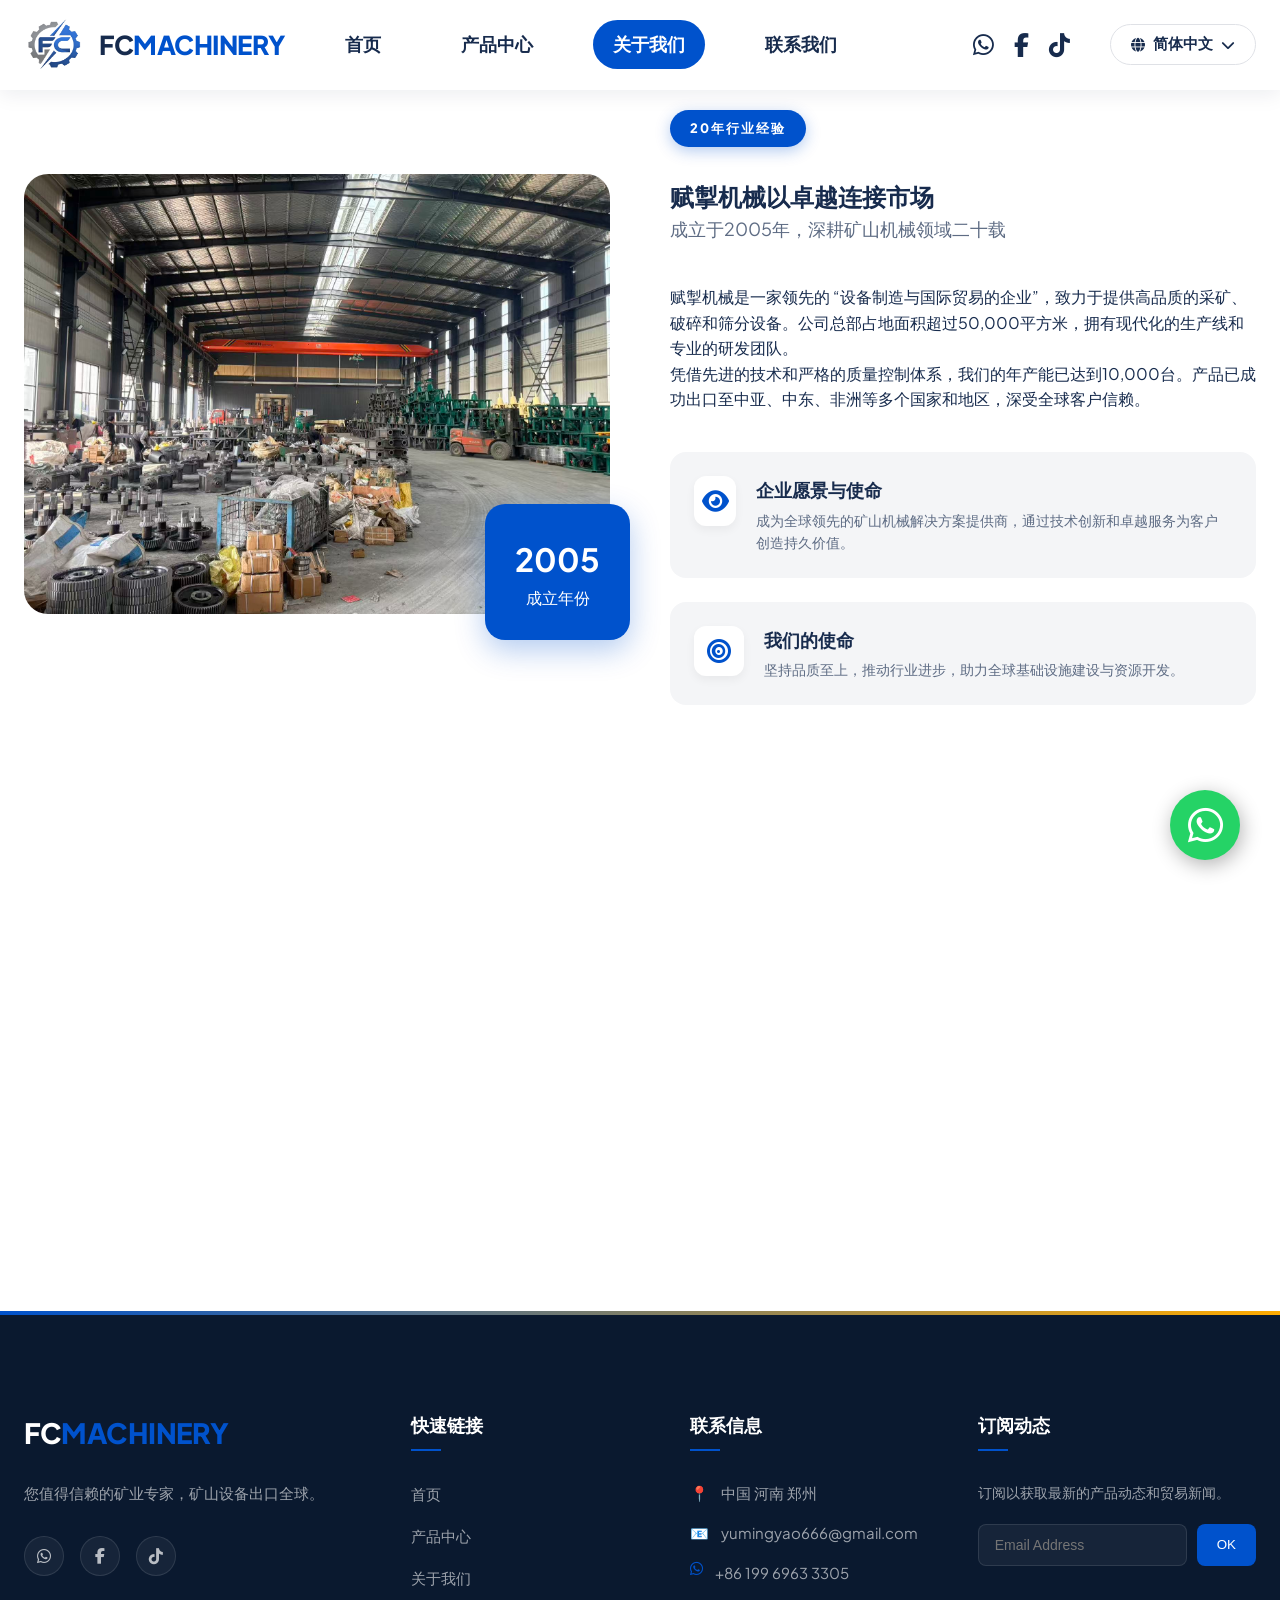
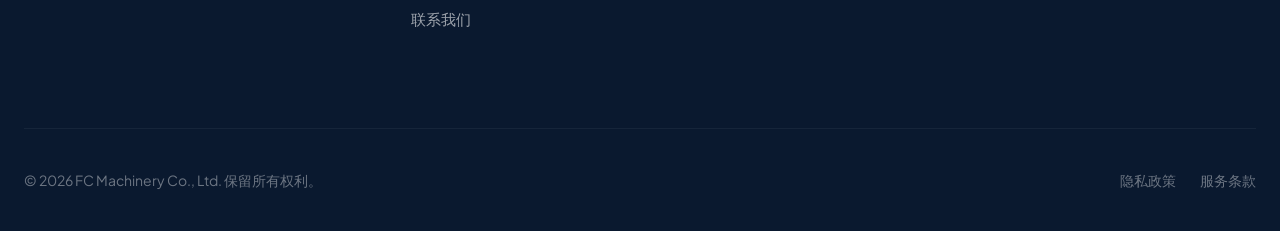
==== commit 7eea3938: "5.4" ====
--- a/about.html
+++ b/about.html
@@ -16,7 +16,8 @@
     <!-- 导航栏 -->
     <nav class="navbar scrolled">
         <div class="container nav-container">
-            <img src="./css/logo.png" alt="" width="80px" height="80px">
+                     <img src="./img/logo.png" alt="FC Machinery Logo" width="60px" height="80px">
+
             <div class="logo">FC<span>MACHINERY</span></div>
             <div class="mobile-menu-btn" id="mobile-menu-btn">
                 <span></span>
@@ -29,9 +30,8 @@
                     <a href="products.html" class="nav-item" data-i18n="nav_products">产品中心 <i class="fas fa-chevron-down" style="font-size: 10px; margin-left: 4px;"></i></a>
                     <div class="nav-dropdown">
                         <a href="products.html?category=wet_pan_mill" data-i18n="cat_wet">湿碾机</a>
-
                         <a href="products.html?category=crushing" data-i18n="cat_cru">破碎机</a>
-                        <a href="products.html?category=milling" data-i18n="cat_mil">磨粉机</a>
+                        <a href="products.html?category=milling" data-i18n="cat_mil">球磨机</a>
                         <a href="products.html?category=separation" data-i18n="cat_sep">分级设备</a>
                     </div>
                 </li>
@@ -88,7 +88,7 @@
                 <!-- 核心简介板块 -->
                 <div class="about-grid">
                     <div class="about-image reveal">
-                        <img src="https://images.unsplash.com/photo-1581091226825-a6a2a5aee158?w=800&q=80" alt="Modern Factory Interior">
+                        <img src="./img/about-us.jpg" alt="Modern Factory Interior">
                         <div class="experience-badge">
                             <strong data-i18n="stat1_num">2005</strong>
                             <span data-i18n="stat1_text">Established Year</span>
--- a/css/style.css
+++ b/css/style.css
@@ -270,6 +270,7 @@
 
 .nav-container > img {
     margin-right: 15px;
+    mix-blend-mode: multiply; /* 尝试让白色背景透明，如果 logo 背景是纯白的话 */
 }
 
 .logo {
